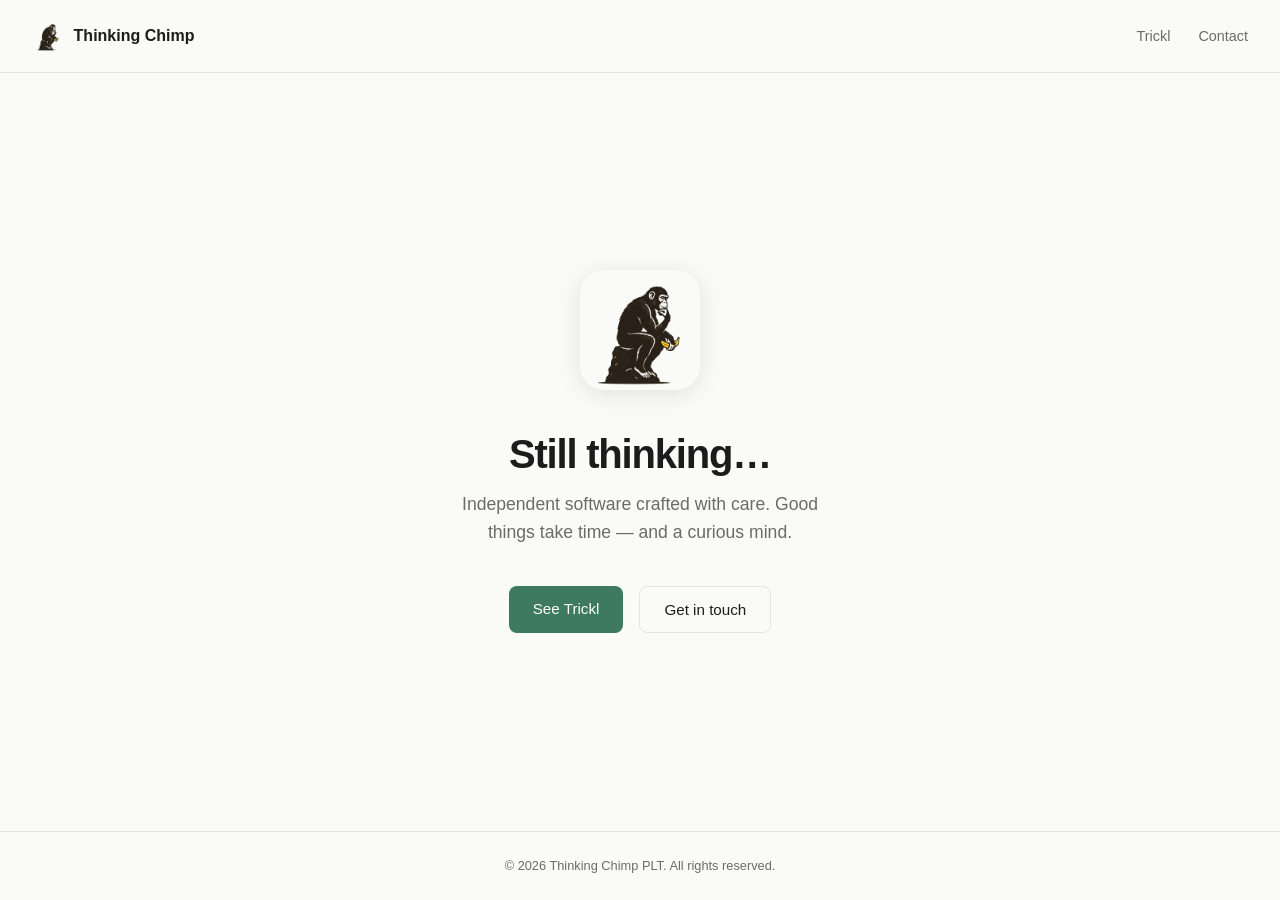
==== index.html @ 23a3148f "Initial commit" ====
<!DOCTYPE html>
<html lang="en">
<head>
  <meta charset="UTF-8">
  <meta name="viewport" content="width=device-width, initial-scale=1.0">
  <title>Thinking Chimp</title>
  <meta name="description" content="Thinking Chimp — independent software from Kuala Lumpur.">
  <link rel="icon" type="image/png" href="thinking-chimp-square.png">
  <link rel="stylesheet" href="style.css">
</head>
<body>
  <nav>
    <a class="logo-link active" href="index.html">
      <img src="thinking-chimp-square.png" alt="Thinking Chimp logo">
      Thinking Chimp
    </a>
    <ul>
      <li><a href="trickl.html">Trickl</a></li>
      <li><a href="contact.html">Contact</a></li>
    </ul>
  </nav>

  <main>
    <div class="hero">
      <img class="hero-logo" src="thinking-chimp-square.png" alt="Thinking Chimp">
      <h1>Still thinking&hellip;</h1>
      <p class="tagline">Independent software crafted with care. Good things take time — and a curious mind.</p>
      <div class="cta-group">
        <a class="btn btn-primary" href="trickl.html">See Trickl</a>
        <a class="btn btn-secondary" href="contact.html">Get in touch</a>
      </div>
    </div>
  </main>

  <footer>
    &copy; <span id="yr"></span> Thinking Chimp PLT. All rights reserved.
  </footer>
  <script>document.getElementById('yr').textContent = new Date().getFullYear();</script>
</body>
</html>
---- style.css ----
*, *::before, *::after {
  box-sizing: border-box;
  margin: 0;
  padding: 0;
}

:root {
  --bg: #FAFAF8;
  --text: #1C1C1C;
  --muted: #6B6B6B;
  --accent: #3D7A5E;
  --accent-light: #EBF4EF;
  --border: #E5E5E0;
  --font: -apple-system, BlinkMacSystemFont, "Segoe UI", Helvetica, Arial, sans-serif;
}

html, body {
  height: 100%;
}

body {
  font-family: var(--font);
  background: var(--bg);
  color: var(--text);
  line-height: 1.6;
  min-height: 100vh;
  display: flex;
  flex-direction: column;
}

a {
  color: var(--accent);
  text-decoration: none;
}

a:hover {
  text-decoration: underline;
}

/* NAV */
nav {
  display: flex;
  align-items: center;
  justify-content: space-between;
  padding: 1.25rem 2rem;
  border-bottom: 1px solid var(--border);
}

nav .logo-link {
  display: flex;
  align-items: center;
  gap: 0.6rem;
  font-weight: 600;
  font-size: 1rem;
  color: var(--text);
  text-decoration: none;
}

nav .logo-link img {
  width: 32px;
  height: 32px;
  border-radius: 6px;
}

nav ul {
  list-style: none;
  display: flex;
  gap: 1.75rem;
}

nav ul a {
  color: var(--muted);
  font-size: 0.9rem;
  font-weight: 500;
  transition: color 0.15s;
}

nav ul a:hover,
nav ul a.active {
  color: var(--text);
  text-decoration: none;
}

/* MAIN */
main {
  flex: 1;
  display: flex;
  flex-direction: column;
  align-items: center;
  justify-content: center;
  padding: 4rem 1.5rem;
  text-align: center;
}

/* HERO */
.hero-logo {
  width: 120px;
  height: 120px;
  border-radius: 24px;
  box-shadow: 0 4px 24px rgba(0,0,0,0.1);
  margin-bottom: 2rem;
}

.hero h1 {
  font-size: clamp(1.75rem, 5vw, 2.5rem);
  font-weight: 700;
  letter-spacing: -0.03em;
  line-height: 1.2;
  margin-bottom: 0.75rem;
}

.hero .tagline {
  font-size: 1.1rem;
  color: var(--muted);
  max-width: 400px;
  margin: 0 auto 2.5rem;
}

.cta-group {
  display: flex;
  gap: 1rem;
  justify-content: center;
  flex-wrap: wrap;
}

.btn {
  display: inline-block;
  padding: 0.65rem 1.5rem;
  border-radius: 8px;
  font-size: 0.95rem;
  font-weight: 500;
  cursor: pointer;
  transition: opacity 0.15s, transform 0.1s;
}

.btn:hover {
  opacity: 0.85;
  text-decoration: none;
  transform: translateY(-1px);
}

.btn-primary {
  background: var(--accent);
  color: #fff;
}

.btn-secondary {
  background: transparent;
  color: var(--text);
  border: 1.5px solid var(--border);
}

/* CONTENT PAGES */
.page-header {
  margin-bottom: 3rem;
}

.page-header h1 {
  font-size: clamp(1.5rem, 4vw, 2rem);
  font-weight: 700;
  letter-spacing: -0.02em;
  margin-bottom: 0.5rem;
}

.page-header p {
  color: var(--muted);
  font-size: 1rem;
}

.card {
  background: #fff;
  border: 1px solid var(--border);
  border-radius: 14px;
  padding: 2rem 2.5rem;
  max-width: 480px;
  width: 100%;
  text-align: left;
  box-shadow: 0 2px 12px rgba(0,0,0,0.04);
}

.card-section {
  margin-bottom: 1.75rem;
}

.card-section:last-child {
  margin-bottom: 0;
}

.card-section h2 {
  font-size: 0.75rem;
  font-weight: 600;
  letter-spacing: 0.08em;
  text-transform: uppercase;
  color: var(--muted);
  margin-bottom: 0.6rem;
}

.card-section p,
.card-section address {
  font-style: normal;
  font-size: 0.95rem;
  line-height: 1.7;
  color: var(--text);
}

.email-protected {
  display: inline-block;
  font-size: 0.95rem;
  color: var(--accent);
  user-select: none;
}

/* TRICKL PAGE */
.trickl-badge {
  display: inline-block;
  background: var(--accent-light);
  color: var(--accent);
  font-size: 0.75rem;
  font-weight: 600;
  letter-spacing: 0.06em;
  text-transform: uppercase;
  padding: 0.3rem 0.8rem;
  border-radius: 100px;
  margin-bottom: 1.5rem;
}

.feature-list {
  list-style: none;
  margin: 1.5rem 0;
  text-align: left;
  display: inline-block;
}

.feature-list li {
  font-size: 0.95rem;
  color: var(--muted);
  padding: 0.3rem 0;
  padding-left: 1.4rem;
  position: relative;
}

.feature-list li::before {
  content: "–";
  position: absolute;
  left: 0;
  color: var(--accent);
}

/* FOOTER */
footer {
  text-align: center;
  padding: 1.5rem;
  font-size: 0.8rem;
  color: var(--muted);
  border-top: 1px solid var(--border);
}

@media (max-width: 480px) {
  nav {
    padding: 1rem 1.25rem;
  }
  .card {
    padding: 1.5rem;
  }
  main {
    padding: 3rem 1.25rem;
  }
}
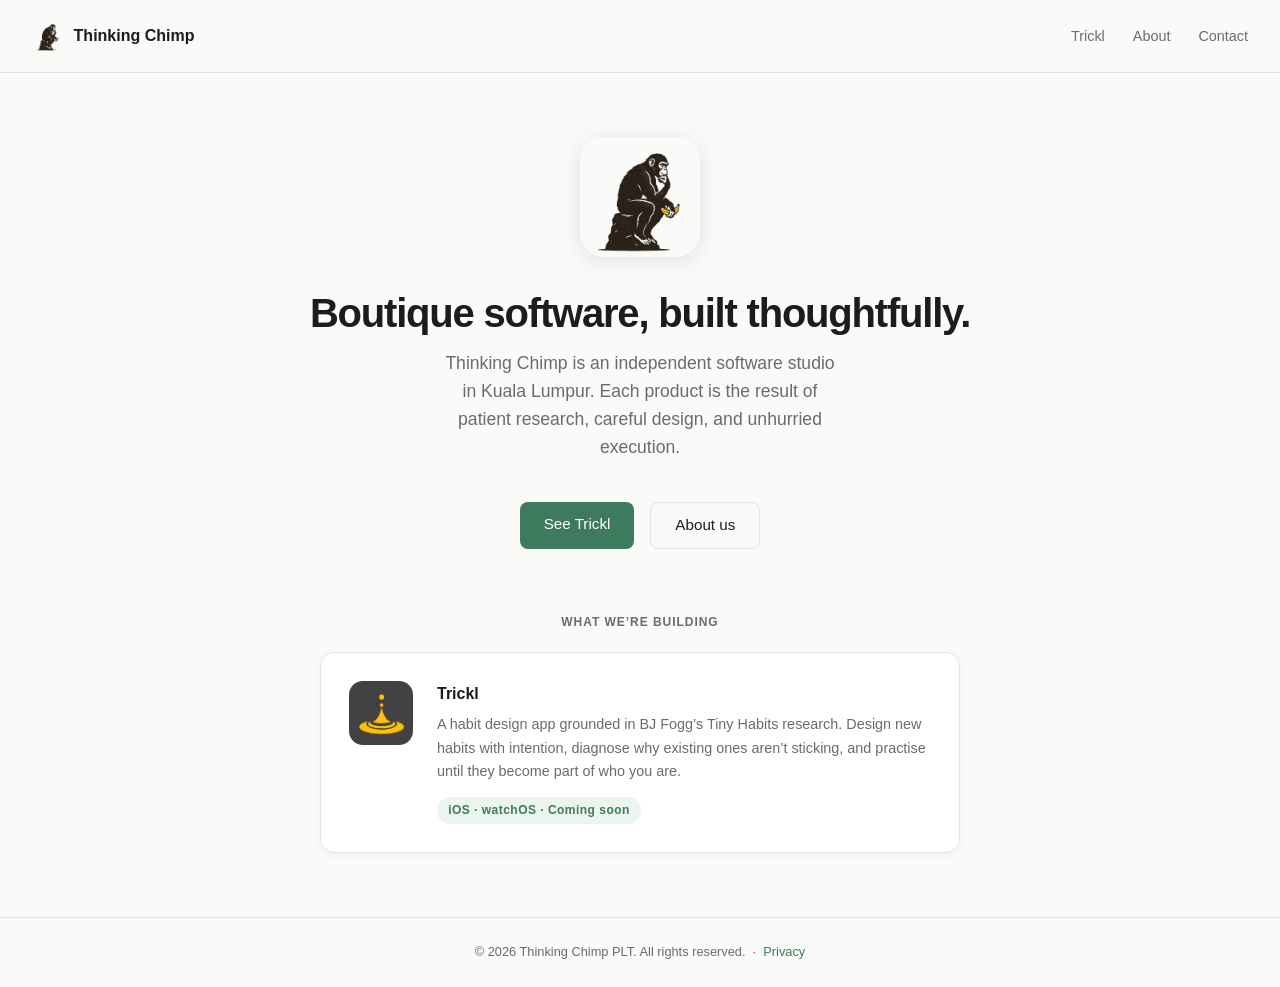
==== commit 092b7543: "Update to add more info" ====
--- a/index.html
+++ b/index.html
@@ -4,7 +4,7 @@
   <meta charset="UTF-8">
   <meta name="viewport" content="width=device-width, initial-scale=1.0">
   <title>Thinking Chimp</title>
-  <meta name="description" content="Thinking Chimp — independent software from Kuala Lumpur.">
+  <meta name="description" content="Thinking Chimp is an independent software studio in Kuala Lumpur building research-grounded tools for behaviour design.">
   <link rel="icon" type="image/png" href="thinking-chimp-square.png">
   <link rel="stylesheet" href="style.css">
 </head>
@@ -16,24 +16,39 @@
     </a>
     <ul>
       <li><a href="trickl.html">Trickl</a></li>
+      <li><a href="about.html">About</a></li>
       <li><a href="contact.html">Contact</a></li>
     </ul>
   </nav>
 
-  <main>
+  <main class="expanded">
     <div class="hero">
       <img class="hero-logo" src="thinking-chimp-square.png" alt="Thinking Chimp">
-      <h1>Still thinking&hellip;</h1>
-      <p class="tagline">Independent software crafted with care. Good things take time — and a curious mind.</p>
+      <h1>Boutique software, built thoughtfully.</h1>
+      <p class="tagline">Thinking Chimp is an independent software studio in Kuala Lumpur. Each product is the result of patient research, careful design, and unhurried execution.</p>
       <div class="cta-group">
         <a class="btn btn-primary" href="trickl.html">See Trickl</a>
-        <a class="btn btn-secondary" href="contact.html">Get in touch</a>
+        <a class="btn btn-secondary" href="about.html">About us</a>
       </div>
     </div>
+
+    <section class="products-section">
+      <p class="section-label">What we&rsquo;re building</p>
+      <div class="product-card">
+        <img src="trickl-logo.jpg" alt="Trickl app icon">
+        <div class="product-card-body">
+          <h3>Trickl</h3>
+          <p>A habit design app grounded in BJ Fogg&rsquo;s Tiny Habits research. Design new habits with intention, diagnose why existing ones aren&rsquo;t sticking, and practise until they become part of who you are.</p>
+          <span class="badge">iOS &middot; watchOS &middot; Coming soon</span>
+        </div>
+      </div>
+    </section>
   </main>
 
   <footer>
     &copy; <span id="yr"></span> Thinking Chimp PLT. All rights reserved.
+    &nbsp;&middot;&nbsp;
+    <a href="privacy.html">Privacy</a>
   </footer>
   <script>document.getElementById('yr').textContent = new Date().getFullYear();</script>
 </body>
--- a/style.css
+++ b/style.css
@@ -93,6 +93,12 @@
 }
 
 /* HERO */
+.hero {
+  display: flex;
+  flex-direction: column;
+  align-items: center;
+}
+
 .hero-logo {
   width: 120px;
   height: 120px;
@@ -210,6 +216,205 @@
   user-select: none;
 }
 
+/* HOME — PRODUCTS SECTION */
+main.expanded {
+  justify-content: flex-start;
+}
+
+.products-section {
+  margin-top: 4rem;
+  width: 100%;
+  max-width: 640px;
+}
+
+.section-label {
+  font-size: 0.75rem;
+  font-weight: 600;
+  letter-spacing: 0.08em;
+  text-transform: uppercase;
+  color: var(--muted);
+  margin-bottom: 1.25rem;
+}
+
+.product-card {
+  display: flex;
+  gap: 1.5rem;
+  align-items: flex-start;
+  background: #fff;
+  border: 1px solid var(--border);
+  border-radius: 14px;
+  padding: 1.75rem;
+  text-align: left;
+  box-shadow: 0 2px 12px rgba(0,0,0,0.04);
+}
+
+.product-card img {
+  width: 64px;
+  height: 64px;
+  border-radius: 14px;
+  flex-shrink: 0;
+}
+
+.product-card-body h3 {
+  font-size: 1rem;
+  font-weight: 600;
+  margin-bottom: 0.4rem;
+}
+
+.product-card-body p {
+  font-size: 0.9rem;
+  color: var(--muted);
+  line-height: 1.65;
+  margin-bottom: 0.75rem;
+}
+
+.badge {
+  display: inline-block;
+  background: var(--accent-light);
+  color: var(--accent);
+  font-size: 0.75rem;
+  font-weight: 600;
+  letter-spacing: 0.04em;
+  padding: 0.25rem 0.7rem;
+  border-radius: 100px;
+}
+
+/* TRICKL — PILLARS SECTION */
+.pillars-section {
+  margin-top: 4rem;
+  width: 100%;
+  max-width: 720px;
+}
+
+.pillars {
+  display: grid;
+  grid-template-columns: repeat(3, 1fr);
+  gap: 1rem;
+}
+
+.pillar {
+  background: #fff;
+  border: 1px solid var(--border);
+  border-radius: 12px;
+  padding: 1.5rem;
+  text-align: left;
+  box-shadow: 0 2px 8px rgba(0,0,0,0.03);
+}
+
+.pillar h3 {
+  font-size: 0.95rem;
+  font-weight: 600;
+  margin-bottom: 0.5rem;
+  color: var(--accent);
+}
+
+.pillar p {
+  font-size: 0.875rem;
+  color: var(--muted);
+  line-height: 1.65;
+}
+
+.platform-section {
+  margin-top: 3rem;
+  padding-top: 3rem;
+  border-top: 1px solid var(--border);
+  width: 100%;
+  max-width: 720px;
+}
+
+.platform-section p {
+  color: var(--text);
+  font-size: 0.95rem;
+}
+
+.about-strip {
+  margin-top: 2.5rem;
+  padding: 1.5rem;
+  background: var(--accent-light);
+  border-radius: 12px;
+  max-width: 720px;
+  width: 100%;
+  text-align: left;
+}
+
+.about-strip p {
+  font-size: 0.875rem;
+  color: var(--text);
+  line-height: 1.75;
+}
+
+/* ABOUT PAGE */
+.about-section {
+  max-width: 600px;
+  width: 100%;
+  text-align: left;
+  margin-bottom: 2.5rem;
+  padding-bottom: 2.5rem;
+  border-bottom: 1px solid var(--border);
+}
+
+.about-section:last-child {
+  border-bottom: none;
+  margin-bottom: 0;
+  padding-bottom: 0;
+}
+
+.about-section h2 {
+  font-size: 0.75rem;
+  font-weight: 600;
+  letter-spacing: 0.08em;
+  text-transform: uppercase;
+  color: var(--muted);
+  margin-bottom: 1rem;
+}
+
+.about-section p {
+  font-size: 0.95rem;
+  line-height: 1.75;
+  color: var(--text);
+  margin-bottom: 0.75rem;
+}
+
+.about-section p:last-child {
+  margin-bottom: 0;
+}
+
+.about-section address {
+  font-style: normal;
+  font-size: 0.95rem;
+  line-height: 1.75;
+  color: var(--text);
+}
+
+/* PRIVACY PAGE */
+.privacy-content {
+  max-width: 600px;
+  width: 100%;
+  text-align: left;
+}
+
+.privacy-content h2 {
+  font-size: 0.95rem;
+  font-weight: 600;
+  margin-top: 2.25rem;
+  margin-bottom: 0.6rem;
+  color: var(--text);
+}
+
+.privacy-content p {
+  font-size: 0.9rem;
+  color: var(--muted);
+  line-height: 1.75;
+  margin-bottom: 0.75rem;
+}
+
+.privacy-content address {
+  font-style: normal;
+  font-size: 0.9rem;
+  color: var(--muted);
+  line-height: 1.75;
+}
+
 /* TRICKL PAGE */
 .trickl-badge {
   display: inline-block;
@@ -255,7 +460,7 @@
   border-top: 1px solid var(--border);
 }
 
-@media (max-width: 480px) {
+@media (max-width: 600px) {
   nav {
     padding: 1rem 1.25rem;
   }
@@ -265,4 +470,10 @@
   main {
     padding: 3rem 1.25rem;
   }
-}
+  .pillars {
+    grid-template-columns: 1fr;
+  }
+  .product-card {
+    flex-direction: column;
+  }
+}
